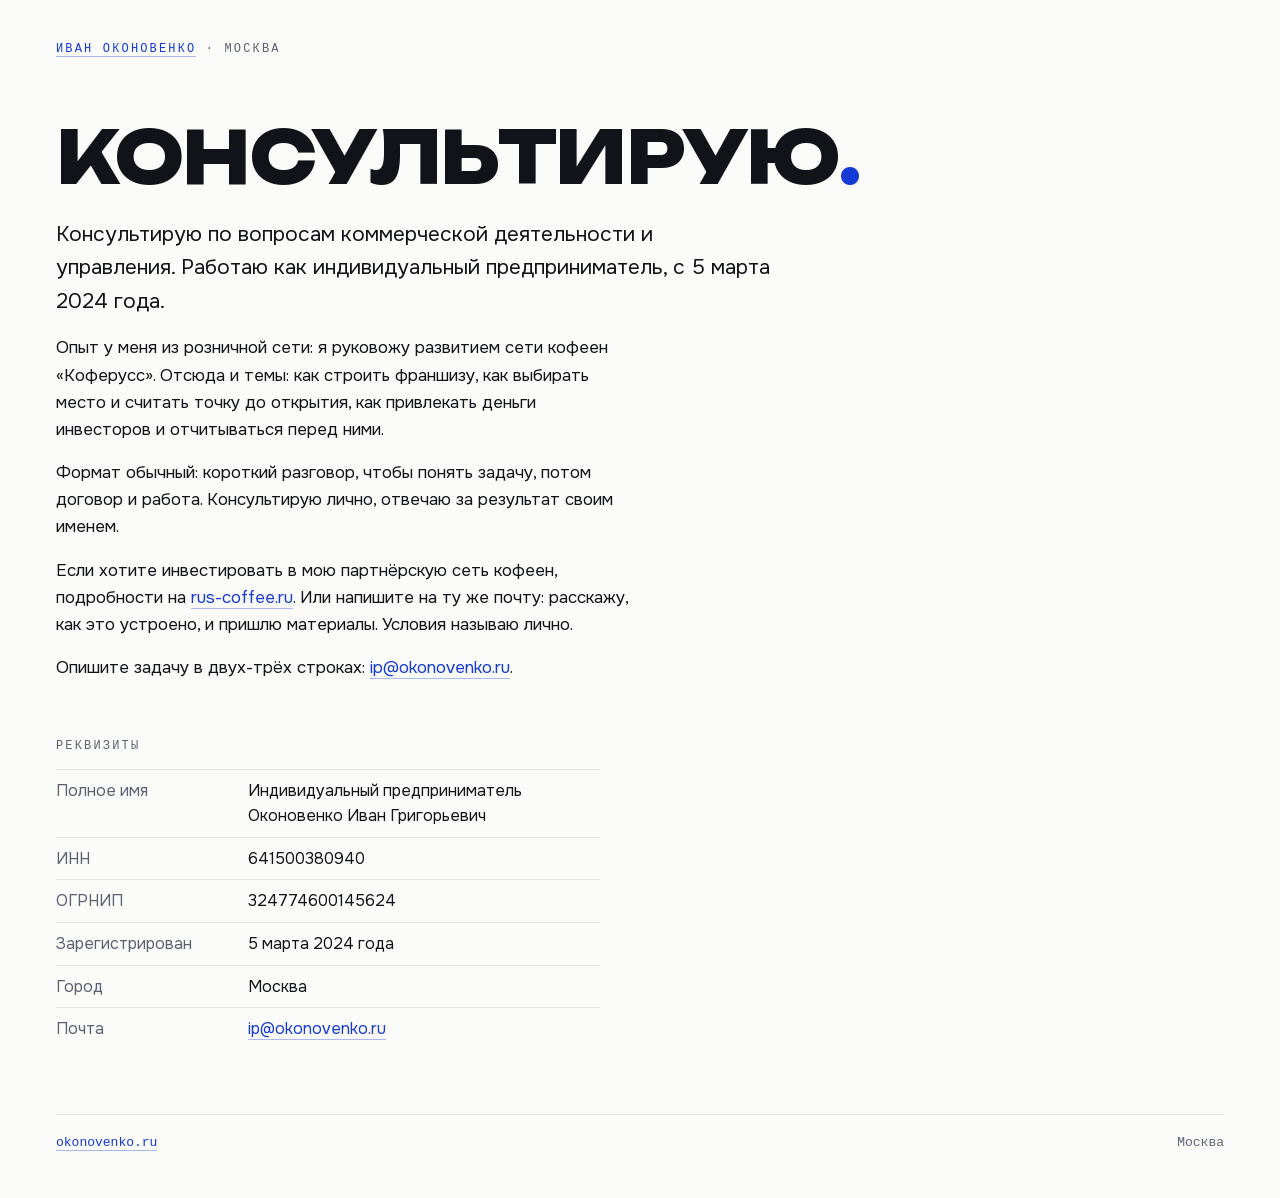
==== ip/index.html @ fe6d2706 "Главная по референсу (вариант Г) с фото, страница /ip (noindex): слово Ивана 15.11 «выложи пока так»" ====
<!doctype html>
<html lang="ru">
<head>
<meta charset="utf-8">
<meta name="viewport" content="width=device-width, initial-scale=1">
<title>Консультирование по управлению и развитию бизнеса — Иван Оконовенко</title>
<meta name="description" content="Иван Оконовенко, ИП: консультирование по вопросам коммерческой деятельности и управления. Розничные сети, франшиза, открытие точек, привлечение инвестиций.">
<link rel="canonical" href="https://okonovenko.ru/ip/">
<meta name="robots" content="noindex, nofollow">
<meta property="og:type" content="profile">
<meta property="og:title" content="Иван Оконовенко">
<meta property="og:description" content="Личная страница. Москва.">
<meta property="og:url" content="https://okonovenko.ru/ip/">
<meta property="og:image" content="https://okonovenko.ru/og.png">
<meta property="og:image:width" content="1200">
<meta property="og:image:height" content="630">
<meta property="og:locale" content="ru_RU">
<meta name="twitter:card" content="summary_large_image">
<link rel="icon" href="/favicon.svg" type="image/svg+xml">
<link rel="stylesheet" href="/fonts.css">
<style>
  :root{ --ink:#111318; --muted:#5b6170; --accent:#153ad6; --paper:#fbfbfa; --line:#e4e4e0 }
  *{box-sizing:border-box}
  html{-webkit-text-size-adjust:100%}
  body{
    margin:0; background:var(--paper); color:var(--ink);
    font-family:"Onest",system-ui,-apple-system,"Segoe UI",Roboto,sans-serif;
    font-size:17px; line-height:1.6; min-height:100vh;
    display:flex; flex-direction:column; padding:28px 22px 32px;
  }
  .top{font-family:ui-monospace,SFMono-Regular,Menlo,Consolas,monospace;
       font-size:12px; letter-spacing:.18em; text-transform:uppercase; color:var(--muted)}
  main{flex:1; display:flex; flex-direction:column; justify-content:center; padding:48px 0}
  h1{font-family:"Unbounded",system-ui,sans-serif; font-weight:800; text-transform:uppercase;
     font-size:clamp(34px,8vw,72px); line-height:.95; letter-spacing:-.02em; margin:0 0 26px}
  h1 .dot{color:var(--accent)}
  p{max-width:34em; margin:0 0 16px}
  p.lead{font-size:clamp(18px,2.4vw,21px)}
  .muted{color:var(--muted)}
  a{color:var(--accent); text-decoration:none; border-bottom:1px solid rgba(21,58,214,.35)}
  a:hover,a:focus{border-bottom-color:var(--accent)}
  a:focus-visible{outline:2px solid var(--accent); outline-offset:3px; border-radius:2px}
  footer{border-top:1px solid var(--line); padding-top:18px;
    display:flex; flex-wrap:wrap; gap:6px 24px; justify-content:space-between;
    font-family:ui-monospace,SFMono-Regular,Menlo,Consolas,monospace; font-size:13px; color:var(--muted)}
  h2{font-family:ui-monospace,SFMono-Regular,Menlo,Consolas,monospace; font-size:12px; font-weight:400;
     letter-spacing:.18em; text-transform:uppercase; color:var(--muted); margin:40px 0 12px}
  dl{margin:0; max-width:34em; font-size:16px}
  dl div{display:flex; flex-wrap:wrap; gap:0 16px; padding:8px 0; border-top:1px solid var(--line)}
  dt{color:var(--muted); flex:0 0 11em}
  dd{margin:0; flex:1 1 14em}
  @media (min-width:760px){ body{padding:40px 56px 44px} main{padding:64px 0} }
  @media print{ body{background:#fff;padding:0} a{border:0;color:#000} }
</style>
<!-- Yandex.Metrika counter -->
<script type="text/javascript">
    (function(m,e,t,r,i,k,a){
        m[i]=m[i]||function(){(m[i].a=m[i].a||[]).push(arguments)};
        m[i].l=1*new Date();
        for (var j = 0; j < document.scripts.length; j++) {if (document.scripts[j].src === r) { return; }}
        k=e.createElement(t),a=e.getElementsByTagName(t)[0],k.async=1,k.src=r,a.parentNode.insertBefore(k,a)
    })(window, document,'script','https://mc.yandex.ru/metrika/tag.js?id=114256014', 'ym');

    ym(114256014, 'init', {ssr:true, webvisor:true, clickmap:true, ecommerce:"dataLayer", referrer: document.referrer, url: location.href, accurateTrackBounce:true, trackLinks:true});
</script>
<noscript><div><img src="https://mc.yandex.ru/watch/114256014" style="position:absolute; left:-9999px;" alt="" /></div></noscript>
<!-- /Yandex.Metrika counter -->
</head>
<body>
  <div class="top"><a href="/">Иван Оконовенко</a> · Москва</div>

  <main>
    <h1>Консуль&shy;тирую<span class="dot">.</span></h1>
    <p class="lead">Консультирую по вопросам коммерческой деятельности и управления. Работаю как индивидуальный предприниматель, с 5 марта 2024 года.</p>
    <p>Опыт у меня из розничной сети: я руковожу развитием сети кофеен «Коферусс». Отсюда и темы: как строить франшизу, как выбирать место и считать точку до открытия, как привлекать деньги инвесторов и отчитываться перед ними.</p>
    <p>Формат обычный: короткий разговор, чтобы понять задачу, потом договор и работа. Консультирую лично, отвечаю за результат своим именем.</p>
    <p>Если хотите инвестировать в мою партнёрскую сеть кофеен, подробности на <a href="https://rus-coffee.ru/">rus-coffee.ru</a>. Или напишите на ту же почту: расскажу, как это устроено, и пришлю материалы. Условия называю лично.</p>
    <p>Опишите задачу в двух-трёх строках: <a href="mailto:ip@okonovenko.ru">ip@okonovenko.ru</a>.</p>
    <h2>Реквизиты</h2>
    <dl>
      <div><dt>Полное имя</dt><dd>Индивидуальный предприниматель Оконовенко Иван Григорьевич</dd></div>
      <div><dt>ИНН</dt><dd>641500380940</dd></div>
      <div><dt>ОГРНИП</dt><dd>324774600145624</dd></div>
      <div><dt>Зарегистрирован</dt><dd>5 марта 2024 года</dd></div>
      <div><dt>Город</dt><dd>Москва</dd></div>
      <div><dt>Почта</dt><dd><a href="mailto:ip@okonovenko.ru">ip@okonovenko.ru</a></dd></div>
    </dl>
  </main>

  <footer>
    <span><a href="/">okonovenko.ru</a></span>
    <span>Москва</span>
  </footer>
</body>
</html>
---- fonts.css ----
/* Unbounded и Onest, SIL Open Font License 1.1 — локальные копии */
@font-face {
  font-family: 'Onest';
  font-style: normal;
  font-weight: 400;
  font-display: swap;
  src: url(fonts/onest-400-cyrillic.woff2) format('woff2');
  unicode-range: U+0301, U+0400-045F, U+0490-0491, U+04B0-04B1, U+2116;
}
@font-face {
  font-family: 'Onest';
  font-style: normal;
  font-weight: 400;
  font-display: swap;
  src: url(fonts/onest-400-latin.woff2) format('woff2');
  unicode-range: U+0000-00FF, U+0131, U+0152-0153, U+02BB-02BC, U+02C6, U+02DA, U+02DC, U+0304, U+0308, U+0329, U+2000-206F, U+20AC, U+2122, U+2191, U+2193, U+2212, U+2215, U+FEFF, U+FFFD;
}
@font-face {
  font-family: 'Onest';
  font-style: normal;
  font-weight: 500;
  font-display: swap;
  src: url(fonts/onest-500-cyrillic.woff2) format('woff2');
  unicode-range: U+0301, U+0400-045F, U+0490-0491, U+04B0-04B1, U+2116;
}
@font-face {
  font-family: 'Onest';
  font-style: normal;
  font-weight: 500;
  font-display: swap;
  src: url(fonts/onest-500-latin.woff2) format('woff2');
  unicode-range: U+0000-00FF, U+0131, U+0152-0153, U+02BB-02BC, U+02C6, U+02DA, U+02DC, U+0304, U+0308, U+0329, U+2000-206F, U+20AC, U+2122, U+2191, U+2193, U+2212, U+2215, U+FEFF, U+FFFD;
}
@font-face {
  font-family: 'Unbounded';
  font-style: normal;
  font-weight: 400;
  font-display: swap;
  src: url(fonts/unbounded-400-cyrillic.woff2) format('woff2');
  unicode-range: U+0301, U+0400-045F, U+0490-0491, U+04B0-04B1, U+2116;
}
@font-face {
  font-family: 'Unbounded';
  font-style: normal;
  font-weight: 400;
  font-display: swap;
  src: url(fonts/unbounded-400-latin.woff2) format('woff2');
  unicode-range: U+0000-00FF, U+0131, U+0152-0153, U+02BB-02BC, U+02C6, U+02DA, U+02DC, U+0304, U+0308, U+0329, U+2000-206F, U+20AC, U+2122, U+2191, U+2193, U+2212, U+2215, U+FEFF, U+FFFD;
}
@font-face {
  font-family: 'Unbounded';
  font-style: normal;
  font-weight: 500;
  font-display: swap;
  src: url(fonts/unbounded-500-cyrillic.woff2) format('woff2');
  unicode-range: U+0301, U+0400-045F, U+0490-0491, U+04B0-04B1, U+2116;
}
@font-face {
  font-family: 'Unbounded';
  font-style: normal;
  font-weight: 500;
  font-display: swap;
  src: url(fonts/unbounded-500-latin.woff2) format('woff2');
  unicode-range: U+0000-00FF, U+0131, U+0152-0153, U+02BB-02BC, U+02C6, U+02DA, U+02DC, U+0304, U+0308, U+0329, U+2000-206F, U+20AC, U+2122, U+2191, U+2193, U+2212, U+2215, U+FEFF, U+FFFD;
}
@font-face {
  font-family: 'Unbounded';
  font-style: normal;
  font-weight: 800;
  font-display: swap;
  src: url(fonts/unbounded-800-cyrillic.woff2) format('woff2');
  unicode-range: U+0301, U+0400-045F, U+0490-0491, U+04B0-04B1, U+2116;
}
@font-face {
  font-family: 'Unbounded';
  font-style: normal;
  font-weight: 800;
  font-display: swap;
  src: url(fonts/unbounded-800-latin.woff2) format('woff2');
  unicode-range: U+0000-00FF, U+0131, U+0152-0153, U+02BB-02BC, U+02C6, U+02DA, U+02DC, U+0304, U+0308, U+0329, U+2000-206F, U+20AC, U+2122, U+2191, U+2193, U+2212, U+2215, U+FEFF, U+FFFD;
}
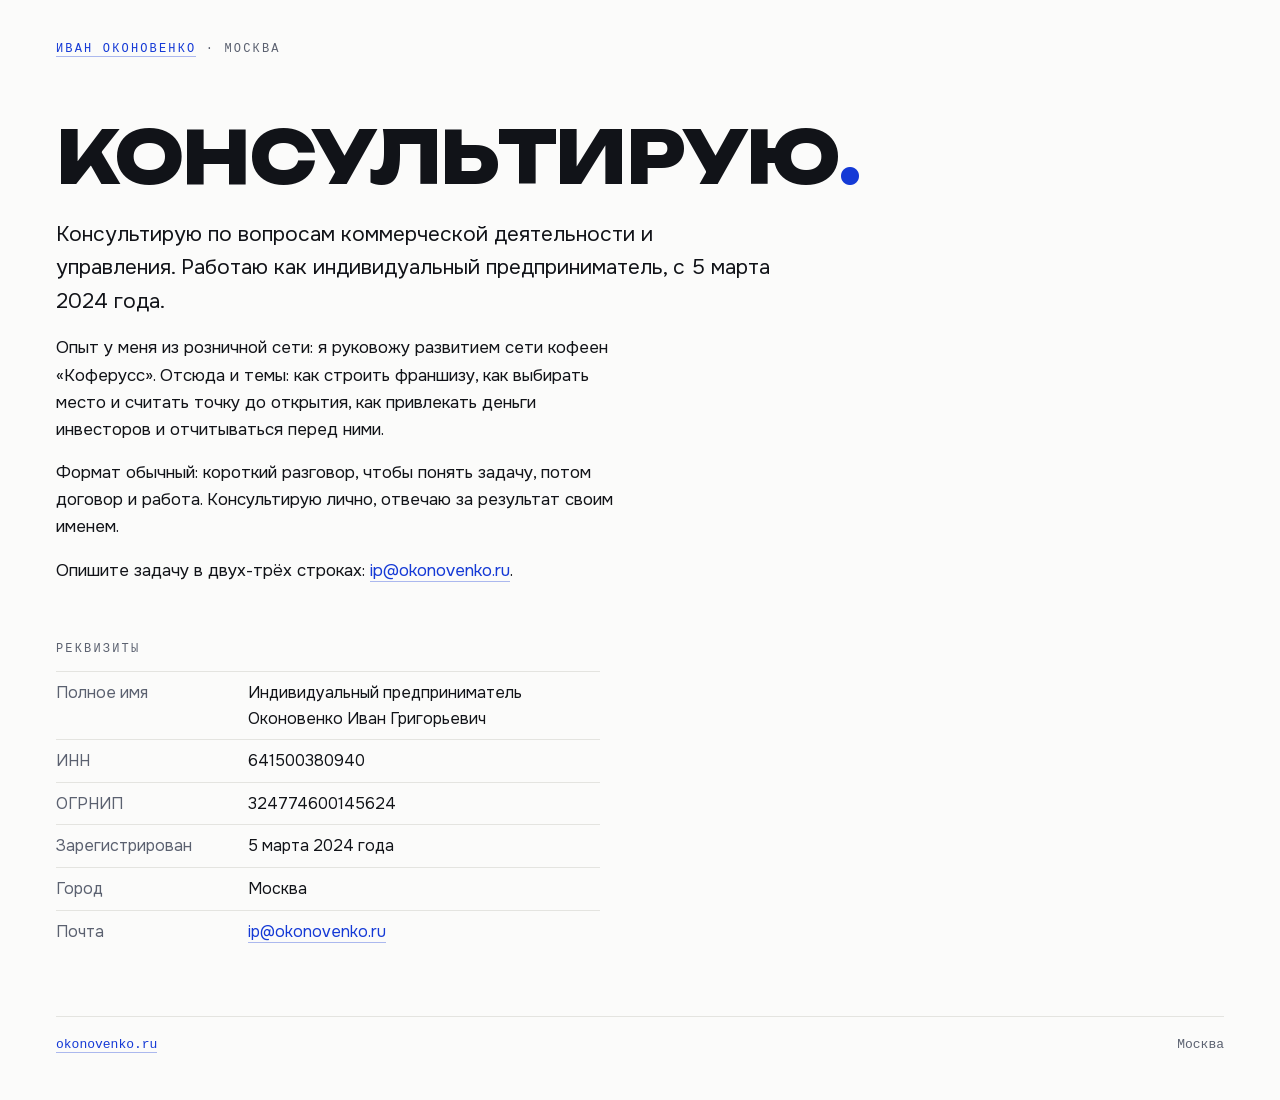
==== commit ab3186ab: "Главная: без TenChat, почта отдельной строкой, Фонд первым, канал не проект, блок «Сотрудничество» у" ====
--- a/ip/index.html
+++ b/ip/index.html
@@ -74,7 +74,6 @@
     <p class="lead">Консультирую по вопросам коммерческой деятельности и управления. Работаю как индивидуальный предприниматель, с 5 марта 2024 года.</p>
     <p>Опыт у меня из розничной сети: я руковожу развитием сети кофеен «Коферусс». Отсюда и темы: как строить франшизу, как выбирать место и считать точку до открытия, как привлекать деньги инвесторов и отчитываться перед ними.</p>
     <p>Формат обычный: короткий разговор, чтобы понять задачу, потом договор и работа. Консультирую лично, отвечаю за результат своим именем.</p>
-    <p>Если хотите инвестировать в мою партнёрскую сеть кофеен, подробности на <a href="https://rus-coffee.ru/">rus-coffee.ru</a>. Или напишите на ту же почту: расскажу, как это устроено, и пришлю материалы. Условия называю лично.</p>
     <p>Опишите задачу в двух-трёх строках: <a href="mailto:ip@okonovenko.ru">ip@okonovenko.ru</a>.</p>
     <h2>Реквизиты</h2>
     <dl>
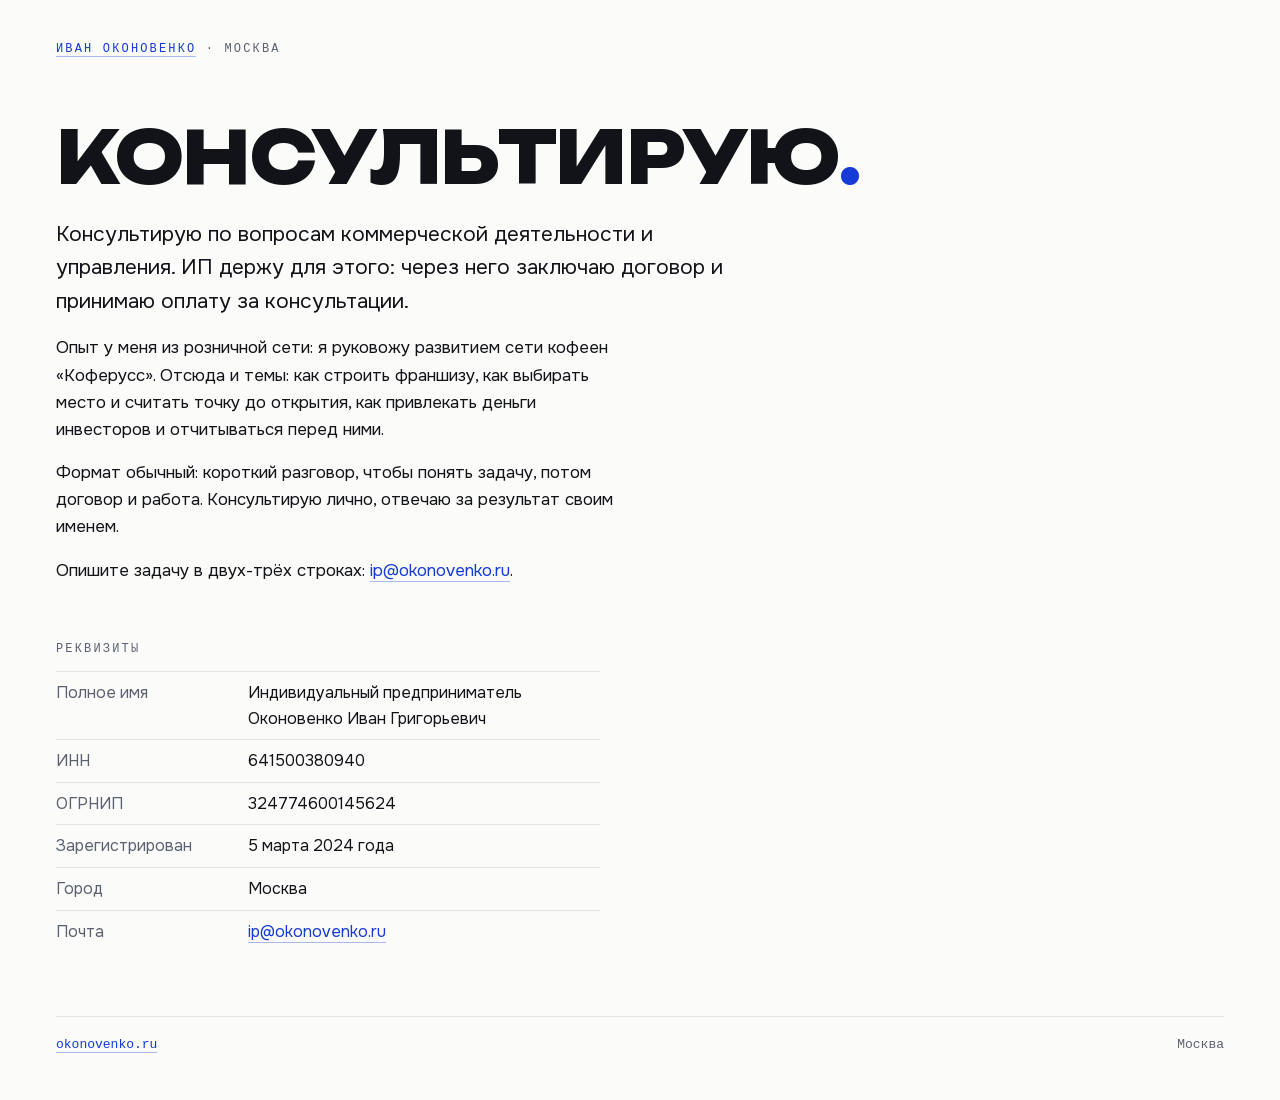
==== commit 468fc2e7: "Главная без шапки и без блока «Сейчас», ИП ссылкой в подвале; /ip: ИП для договора и оплаты консульт" ====
--- a/ip/index.html
+++ b/ip/index.html
@@ -71,7 +71,7 @@
 
   <main>
     <h1>Консуль&shy;тирую<span class="dot">.</span></h1>
-    <p class="lead">Консультирую по вопросам коммерческой деятельности и управления. Работаю как индивидуальный предприниматель, с 5 марта 2024 года.</p>
+    <p class="lead">Консультирую по вопросам коммерческой деятельности и управления. ИП держу для этого: через него заключаю договор и принимаю оплату за консультации.</p>
     <p>Опыт у меня из розничной сети: я руковожу развитием сети кофеен «Коферусс». Отсюда и темы: как строить франшизу, как выбирать место и считать точку до открытия, как привлекать деньги инвесторов и отчитываться перед ними.</p>
     <p>Формат обычный: короткий разговор, чтобы понять задачу, потом договор и работа. Консультирую лично, отвечаю за результат своим именем.</p>
     <p>Опишите задачу в двух-трёх строках: <a href="mailto:ip@okonovenko.ru">ip@okonovenko.ru</a>.</p>
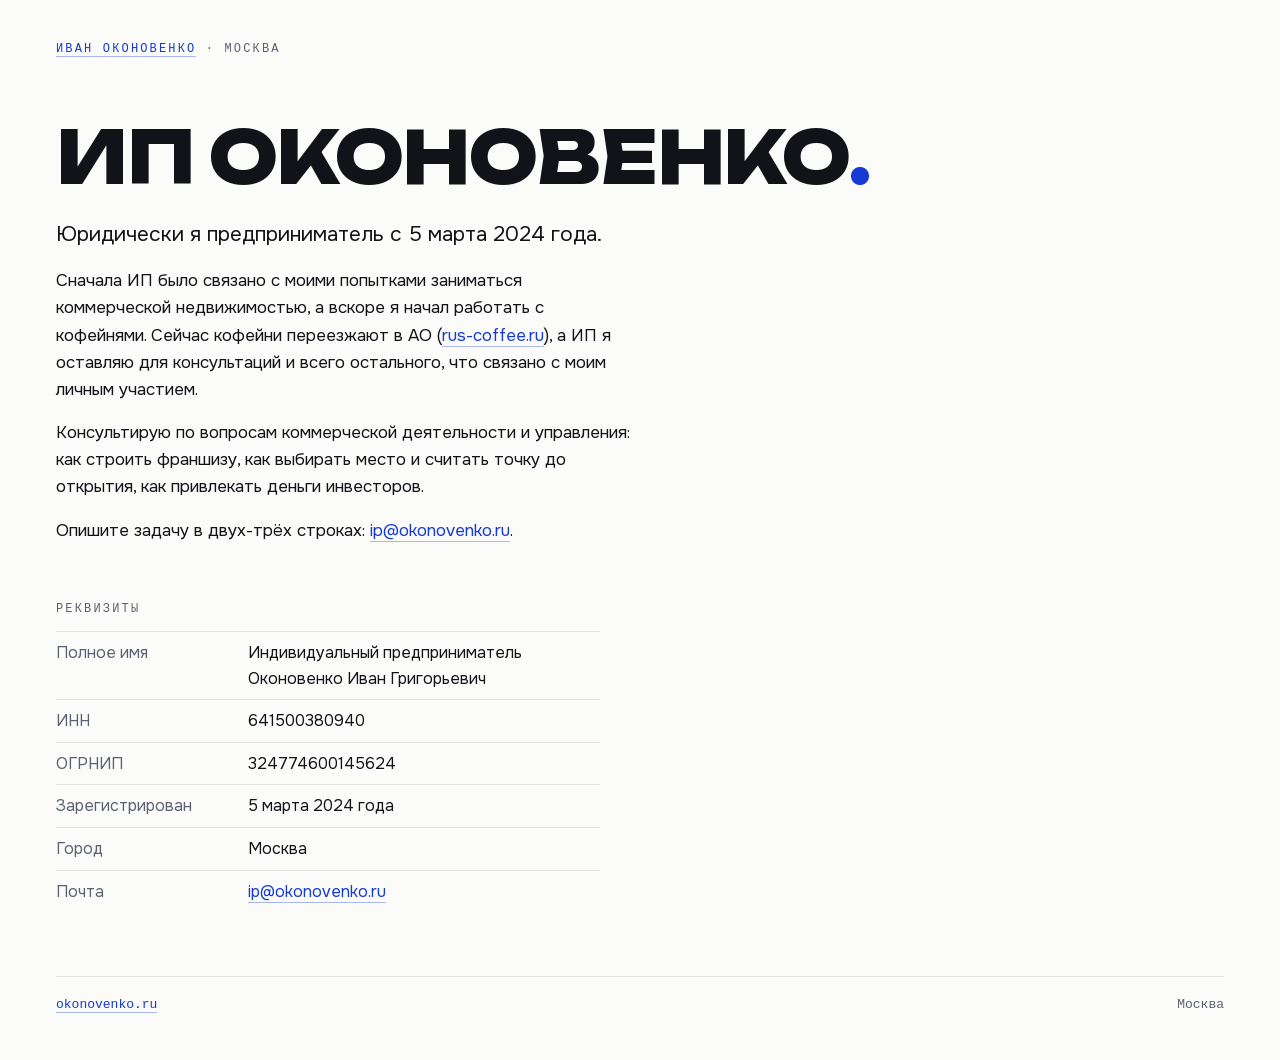
==== commit 0724934d: "/ip: история ИП (с 5 марта 2024, недвижимость, кофейни, переезд в АО, консультации). Слова Ивана 15." ====
--- a/ip/index.html
+++ b/ip/index.html
@@ -3,8 +3,8 @@
 <head>
 <meta charset="utf-8">
 <meta name="viewport" content="width=device-width, initial-scale=1">
-<title>Консультирование по управлению и развитию бизнеса — Иван Оконовенко</title>
-<meta name="description" content="Иван Оконовенко, ИП: консультирование по вопросам коммерческой деятельности и управления. Розничные сети, франшиза, открытие точек, привлечение инвестиций.">
+<title>ИП Оконовенко Иван Григорьевич</title>
+<meta name="description" content="ИП Оконовенко Иван Григорьевич: консультации по вопросам коммерческой деятельности и управления, реквизиты.">
 <link rel="canonical" href="https://okonovenko.ru/ip/">
 <meta name="robots" content="noindex, nofollow">
 <meta property="og:type" content="profile">
@@ -70,10 +70,10 @@
   <div class="top"><a href="/">Иван Оконовенко</a> · Москва</div>
 
   <main>
-    <h1>Консуль&shy;тирую<span class="dot">.</span></h1>
-    <p class="lead">Консультирую по вопросам коммерческой деятельности и управления. ИП держу для этого: через него заключаю договор и принимаю оплату за консультации.</p>
-    <p>Опыт у меня из розничной сети: я руковожу развитием сети кофеен «Коферусс». Отсюда и темы: как строить франшизу, как выбирать место и считать точку до открытия, как привлекать деньги инвесторов и отчитываться перед ними.</p>
-    <p>Формат обычный: короткий разговор, чтобы понять задачу, потом договор и работа. Консультирую лично, отвечаю за результат своим именем.</p>
+    <h1>ИП Оконо&shy;венко<span class="dot">.</span></h1>
+    <p class="lead">Юридически я предприниматель с 5 марта 2024 года.</p>
+    <p>Сначала ИП было связано с моими попытками заниматься коммерческой недвижимостью, а вскоре я начал работать с кофейнями. Сейчас кофейни переезжают в АО (<a href="https://rus-coffee.ru/">rus-coffee.ru</a>), а ИП я оставляю для консультаций и всего остального, что связано с моим личным участием.</p>
+    <p>Консультирую по вопросам коммерческой деятельности и управления: как строить франшизу, как выбирать место и считать точку до открытия, как привлекать деньги инвесторов.</p>
     <p>Опишите задачу в двух-трёх строках: <a href="mailto:ip@okonovenko.ru">ip@okonovenko.ru</a>.</p>
     <h2>Реквизиты</h2>
     <dl>
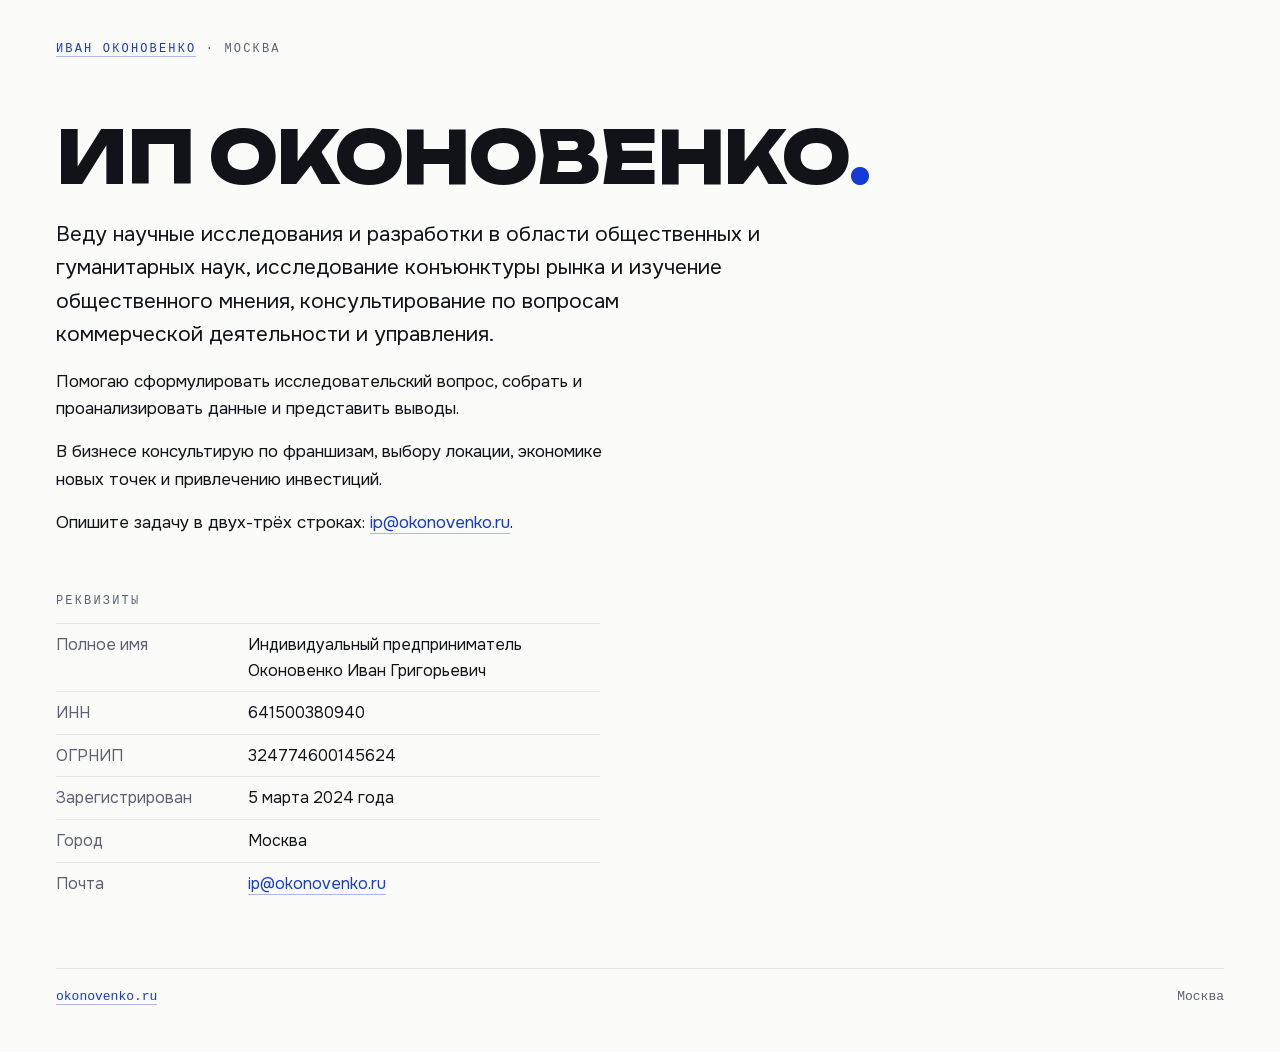
==== commit 6f1caafc: "Update research and consulting description" ====
--- a/ip/index.html
+++ b/ip/index.html
@@ -4,12 +4,12 @@
 <meta charset="utf-8">
 <meta name="viewport" content="width=device-width, initial-scale=1">
 <title>ИП Оконовенко Иван Григорьевич</title>
-<meta name="description" content="ИП Оконовенко Иван Григорьевич: консультации по вопросам коммерческой деятельности и управления, реквизиты.">
+<meta name="description" content="ИП Оконовенко Иван Григорьевич: исследования, аналитика и консультации. Реквизиты.">
 <link rel="canonical" href="https://okonovenko.ru/ip/">
 <meta name="robots" content="noindex, nofollow">
 <meta property="og:type" content="profile">
 <meta property="og:title" content="Иван Оконовенко">
-<meta property="og:description" content="Личная страница. Москва.">
+<meta property="og:description" content="Исследования, аналитика и консультации. Москва.">
 <meta property="og:url" content="https://okonovenko.ru/ip/">
 <meta property="og:image" content="https://okonovenko.ru/og.png">
 <meta property="og:image:width" content="1200">
@@ -71,9 +71,9 @@
 
   <main>
     <h1>ИП Оконо&shy;венко<span class="dot">.</span></h1>
-    <p class="lead">Юридически я предприниматель с 5 марта 2024 года.</p>
-    <p>Сначала ИП было связано с моими попытками заниматься коммерческой недвижимостью, а вскоре я начал работать с кофейнями. Сейчас кофейни переезжают в АО (<a href="https://rus-coffee.ru/">rus-coffee.ru</a>), а ИП я оставляю для консультаций и всего остального, что связано с моим личным участием.</p>
-    <p>Консультирую по вопросам коммерческой деятельности и управления: как строить франшизу, как выбирать место и считать точку до открытия, как привлекать деньги инвесторов.</p>
+    <p class="lead">Веду научные исследования и разработки в области общественных и гуманитарных наук, исследование конъюнктуры рынка и изучение общественного мнения, консультирование по вопросам коммерческой деятельности и управления.</p>
+    <p>Помогаю сформулировать исследовательский вопрос, собрать и проанализировать данные и представить выводы.</p>
+    <p>В бизнесе консультирую по франшизам, выбору локации, экономике новых точек и привлечению инвестиций.</p>
     <p>Опишите задачу в двух-трёх строках: <a href="mailto:ip@okonovenko.ru">ip@okonovenko.ru</a>.</p>
     <h2>Реквизиты</h2>
     <dl>
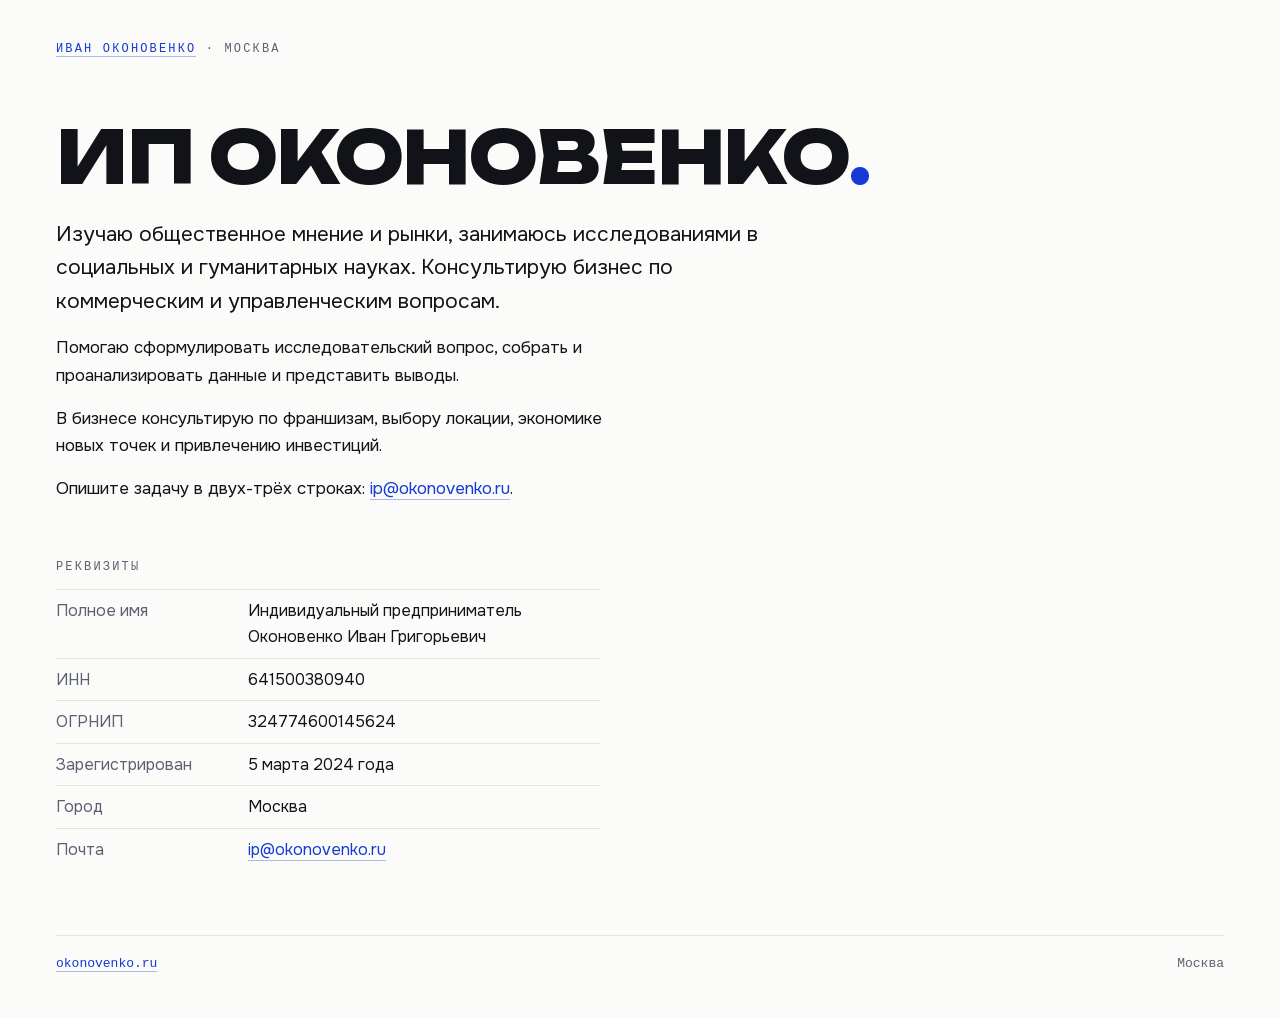
==== commit 7225246f: "Simplify IP services description" ====
--- a/ip/index.html
+++ b/ip/index.html
@@ -71,7 +71,7 @@
 
   <main>
     <h1>ИП Оконо&shy;венко<span class="dot">.</span></h1>
-    <p class="lead">Веду научные исследования и разработки в области общественных и гуманитарных наук, исследование конъюнктуры рынка и изучение общественного мнения, консультирование по вопросам коммерческой деятельности и управления.</p>
+    <p class="lead">Изучаю общественное мнение и рынки, занимаюсь исследованиями в социальных и гуманитарных науках. Консультирую бизнес по коммерческим и управленческим вопросам.</p>
     <p>Помогаю сформулировать исследовательский вопрос, собрать и проанализировать данные и представить выводы.</p>
     <p>В бизнесе консультирую по франшизам, выбору локации, экономике новых точек и привлечению инвестиций.</p>
     <p>Опишите задачу в двух-трёх строках: <a href="mailto:ip@okonovenko.ru">ip@okonovenko.ru</a>.</p>
